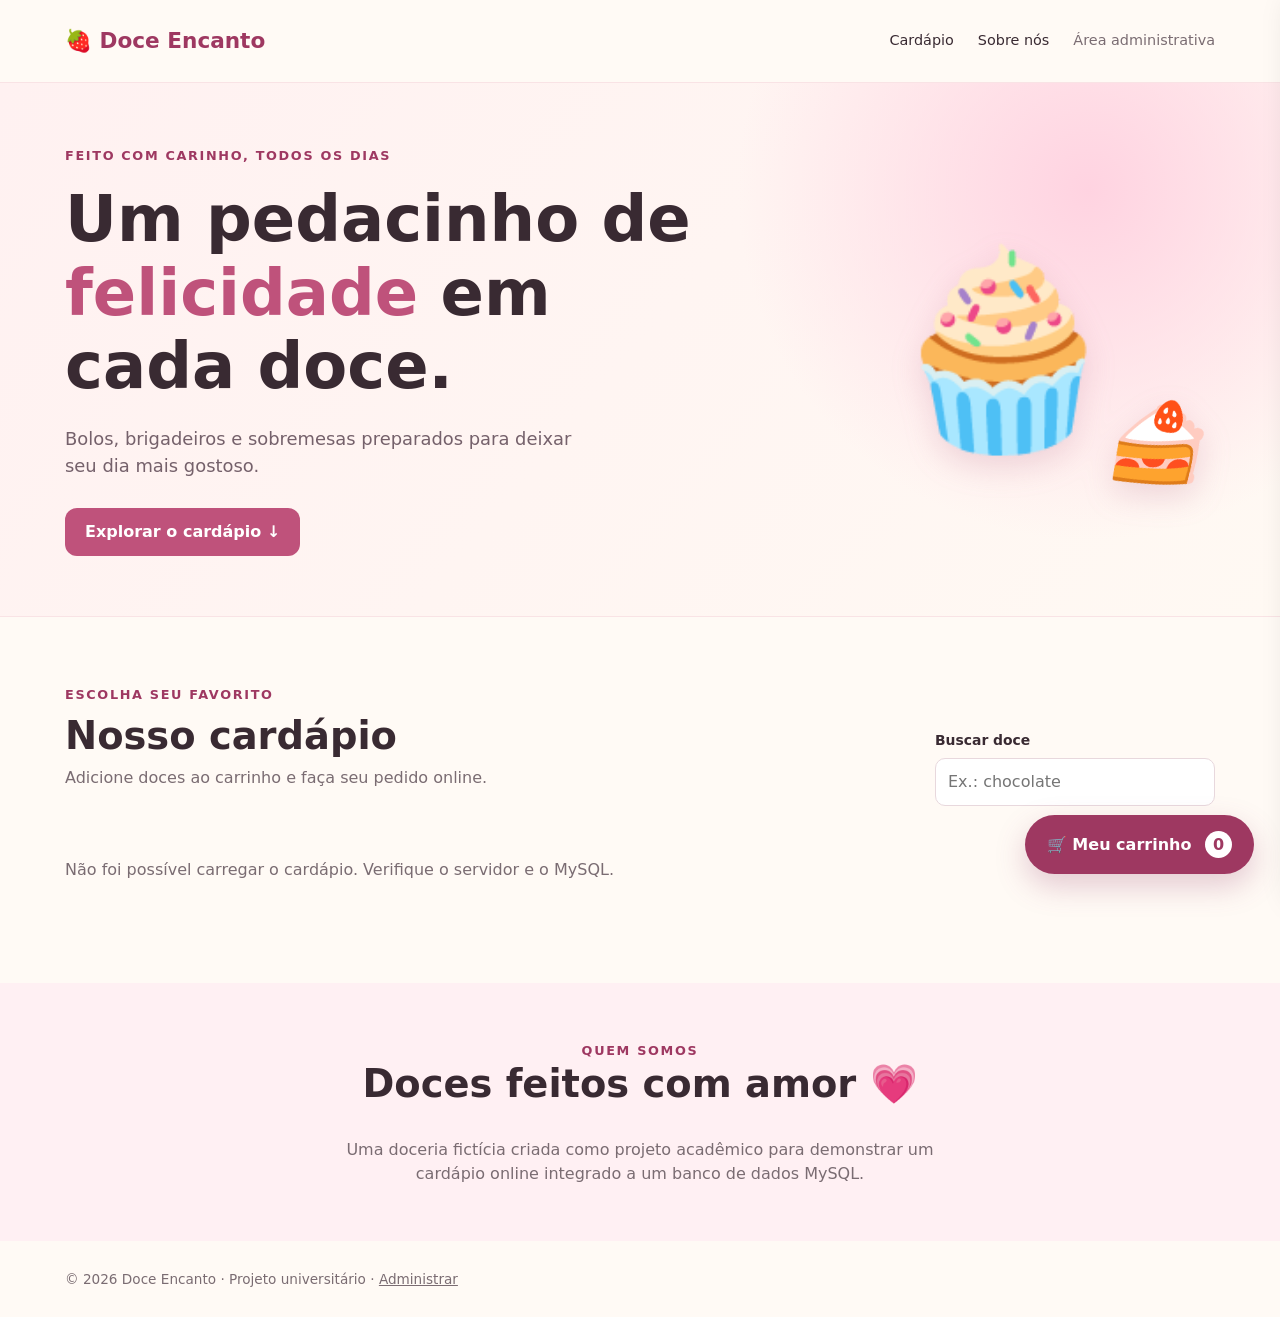
==== templates/index.html @ acef17f9 "código do projeto Cardapio online" ====
<!doctype html>
<html lang="pt-BR">
<head>
  <meta charset="utf-8"><meta name="viewport" content="width=device-width,initial-scale=1">
  <title>Doce Encanto — Cardápio Online</title>
  <link rel="stylesheet" href="/static/css/style.css">
  <link rel="stylesheet" href="/static/css/melhorias.css">
  <script src="/static/js/publico.js" defer></script>
</head>
<body>
<header class="topbar wrap"><a class="logo" href="/">🍓 <span>Doce Encanto</span></a><nav><a href="#cardapio">Cardápio</a><a href="#sobre">Sobre nós</a><a class="admin-link" href="/login">Área administrativa</a></nav></header>
<section class="hero"><div class="wrap hero-inner"><div><span class="eyebrow">Feito com carinho, todos os dias</span><h1>Um pedacinho de <em>felicidade</em> em cada doce.</h1><p>Bolos, brigadeiros e sobremesas preparados para deixar seu dia mais gostoso.</p><a class="btn primary" href="#cardapio">Explorar o cardápio ↓</a></div><div class="hero-art" aria-hidden="true">🧁<span>🍰</span></div></div></section>
<main class="wrap" id="cardapio"><div class="section-head"><div><span class="eyebrow">Escolha seu favorito</span><h2>Nosso cardápio</h2><p>Adicione doces ao carrinho e faça seu pedido online.</p></div><div class="search"><label for="busca">Buscar doce</label><input id="busca" placeholder="Ex.: chocolate" autocomplete="off"></div></div><div id="categorias" class="filters" aria-label="Filtrar categoria"></div><p id="mensagem-cardapio" class="muted" role="status"></p><div id="grade-produtos" class="products"></div></main>
<section class="about" id="sobre"><div class="wrap"><span class="eyebrow">Quem somos</span><h2>Doces feitos com amor 💗</h2><p>Uma doceria fictícia criada como projeto acadêmico para demonstrar um cardápio online integrado a um banco de dados MySQL.</p></div></section>
<footer class="footer"><div class="wrap">© <span id="ano"></span> Doce Encanto · Projeto universitário · <a href="/login">Administrar</a></div></footer>
<button id="botao-carrinho" class="cart-float" aria-controls="painel-carrinho" aria-expanded="false">🛒 Meu carrinho <span id="contador">0</span></button>
<div id="overlay" class="overlay hidden"></div>
<aside id="painel-carrinho" class="drawer" aria-label="Carrinho de compras" aria-hidden="true"><div class="drawer-head"><h2>Seu pedido 🛍️</h2><button id="fechar-carrinho" class="icon-button" aria-label="Fechar">✕</button></div><div id="itens-carrinho" class="cart-items"></div><div class="cart-bottom"><div class="total"><span>Total</span><strong id="total">R$ 0,00</strong></div><form id="form-pedido"><label>Seu nome <input id="cliente" maxlength="120" minlength="2" required placeholder="Nome completo"></label><label>Telefone <input id="telefone" maxlength="30" minlength="8" required placeholder="(32) 99999-9999"></label><label>Forma de pagamento <select id="forma-pagamento" required><option value="">Selecione</option><option>Dinheiro</option><option>Pix</option><option>Cartão de Crédito</option><option>Cartão de Débito</option></select></label><label>Observações <textarea id="observacao" maxlength="500" rows="2" placeholder="Ex.: sem cobertura"></textarea></label><button class="btn primary full" type="submit">Finalizar pedido</button><p id="mensagem-pedido" role="status"></p></form></div></aside>
</body></html>
---- static/css/style.css ----
:root{--pink:#bf527b;--pink-dark:#9e3861;--rose:#fff0f3;--cream:#fffaf5;--ink:#392a32;--muted:#7a6c72;--line:#eedfe3;--white:#fff;--shadow:0 10px 30px #70455a12}*{box-sizing:border-box}html{scroll-behavior:smooth}body{margin:0;background:var(--cream);color:var(--ink);font-family:system-ui,-apple-system,Segoe UI,sans-serif;line-height:1.5}button,input,textarea,select{font:inherit}button{cursor:pointer}a{color:inherit;text-decoration:none}h1,h2,h3,p{margin-top:0}h1,h2{line-height:1.15}h1{font-size:clamp(2.3rem,5vw,4.7rem)}h2{font-size:clamp(1.65rem,3vw,2.4rem)}.wrap{width:min(1150px,calc(100% - 40px));margin:auto}.topbar{display:flex;align-items:center;justify-content:space-between;min-height:82px;gap:25px}.topbar nav{display:flex;gap:24px;align-items:center;font-size:.9rem}.topbar nav a:hover{color:var(--pink)}.logo{font-size:1.35rem;font-weight:850;color:var(--pink-dark);white-space:nowrap}.admin-link{color:var(--muted)}.hero{background:radial-gradient(circle at 85% 20%,#ffd3e1,transparent 30%),linear-gradient(130deg,#fff1f1,#fff9f3);border-block:1px solid #f9e3e5}.hero-inner{min-height:480px;display:grid;grid-template-columns:1.25fr .75fr;align-items:center;gap:25px;padding-block:60px}.hero h1{max-width:670px;margin:16px 0 22px}.hero h1 em{color:var(--pink);font-style:normal}.hero p{max-width:540px;color:#75616b;font-size:1.12rem;margin-bottom:28px}.eyebrow{font-size:.8rem;color:var(--pink-dark);font-weight:800;letter-spacing:.13em;text-transform:uppercase}.hero-art{text-align:center;font-size:clamp(7rem,15vw,12rem);filter:drop-shadow(0 12px 15px #ae668033);position:relative}.hero-art span{position:absolute;font-size:.43em;bottom:-.15em;right:.05em;transform:rotate(13deg)}.btn{border:0;border-radius:12px;padding:12px 20px;font-weight:750;display:inline-flex;align-items:center;justify-content:center;gap:8px}.primary{background:var(--pink);color:white}.primary:hover{background:var(--pink-dark)}.subtle{background:var(--rose);color:var(--pink-dark)}.full{width:100%}.section-head{display:flex;justify-content:space-between;align-items:end;gap:20px;margin-bottom:25px}.section-head h2,.section-head h1{margin:8px 0}.section-head p{color:var(--muted)}main#cardapio{padding-block:65px 85px}.search label,label{display:block;font-size:.87rem;font-weight:650}.search{width:min(280px,100%)}input,textarea,select{display:block;border:1px solid #e8d8dd;background:white;border-radius:10px;padding:11px 12px;width:100%;margin-top:7px;color:var(--ink);outline-color:var(--pink)}.filters{display:flex;gap:10px;flex-wrap:wrap;margin-bottom:27px}.filter{padding:9px 18px;border-radius:100px;background:white;border:1px solid var(--line);color:var(--muted)}.filter.selected{background:var(--pink);color:#fff;border-color:var(--pink)}.products{display:grid;grid-template-columns:repeat(3,minmax(0,1fr));gap:22px}.product{background:white;border:1px solid var(--line);border-radius:18px;overflow:hidden;box-shadow:var(--shadow);display:flex;flex-direction:column}.product-art{min-height:160px;background:linear-gradient(140deg,#ffe6ee,#fff5e8);display:grid;place-items:center;font-size:5rem}.product-body{padding:22px;display:flex;flex:1;flex-direction:column}.product-category{font-size:.73rem;font-weight:800;color:var(--pink);text-transform:uppercase;letter-spacing:.07em}.product h3{margin:8px 0;font-size:1.25rem}.product p{color:var(--muted);font-size:.9rem;flex:1}.product-bottom{display:flex;align-items:center;justify-content:space-between;gap:12px}.price{font-size:1.25rem;color:var(--pink-dark);font-weight:850}.product-bottom .btn{padding:10px 14px}.about{background:var(--rose);text-align:center;padding:55px 20px}.about p{max-width:650px;margin:auto;color:var(--muted)}.footer{padding:28px 0;color:var(--muted);font-size:.85rem}.footer a{text-decoration:underline}.muted{color:var(--muted)}.cart-float{position:fixed;bottom:26px;right:26px;border:0;padding:16px 22px;border-radius:100px;background:var(--pink-dark);color:#fff;font-weight:800;box-shadow:0 12px 30px #99466f44;z-index:10}.cart-float span{display:inline-grid;place-items:center;margin-left:8px;background:#fff;color:var(--pink-dark);width:27px;height:27px;border-radius:50%}.overlay{position:fixed;inset:0;background:#21131a77;z-index:15}.drawer{position:fixed;right:0;top:0;bottom:0;width:min(440px,100%);background:var(--cream);z-index:20;box-shadow:-10px 0 30px #0002;display:flex;flex-direction:column;transform:translateX(105%);transition:transform .25s}.drawer.open{transform:translateX(0)}.drawer-head{padding:22px;border-bottom:1px solid var(--line);display:flex;justify-content:space-between;align-items:center}.drawer-head h2{font-size:1.5rem;margin:0}.icon-button{background:none;border:0;font-size:1.4rem}.cart-items{overflow:auto;padding:20px;flex:1}.cart-row{background:white;border:1px solid var(--line);border-radius:12px;padding:13px;margin-bottom:10px;display:flex;justify-content:space-between;gap:12px}.cart-row strong{display:block}.cart-row small{color:var(--muted)}.qty-controls{display:flex;gap:8px;align-items:center}.qty-controls button{border:0;border-radius:8px;background:var(--rose);width:30px;height:30px}.cart-bottom{padding:22px;background:white;border-top:1px solid var(--line)}.total{display:flex;justify-content:space-between;margin-bottom:16px;font-size:1.12rem}.cart-bottom form{display:grid;gap:12px}.cart-bottom form p{margin:0}.hidden{display:none!important}.login-page{min-height:100vh;display:grid;place-items:center;background:linear-gradient(125deg,var(--rose),var(--cream));padding:20px}.login-card,.panel{background:#fff;border:1px solid var(--line);border-radius:18px;padding:28px;box-shadow:var(--shadow)}.login-card{width:min(420px,100%)}.login-card h1{font-size:2rem;margin:26px 0 8px}.login-card form,.panel form{display:grid;gap:15px}.login-card form{margin:24px 0}.login-card>a:last-child{color:var(--pink)}.admin-main{padding:44px 0 80px}.admin-main h1{font-size:2.6rem}.admin-tabs{display:flex;gap:8px;border-bottom:1px solid var(--line);margin:25px 0}.tab{border:0;background:transparent;padding:14px 20px;color:var(--muted);font-weight:750}.tab.active{color:var(--pink-dark);border-bottom:3px solid var(--pink)}.admin-layout{display:grid;grid-template-columns:340px minmax(0,1fr);align-items:start;gap:20px}.panel h2{font-size:1.35rem}.panel label{margin-top:12px}.check{display:flex;gap:10px;align-items:center}.check input{width:auto;margin:0}.actions{display:flex;gap:10px;margin-top:18px}.table-overflow{overflow-x:auto}table{border-collapse:collapse;width:100%;font-size:.9rem}th,td{text-align:left;padding:13px 10px;border-bottom:1px solid var(--line)}th{color:var(--muted)}td button{margin:2px;border:0;background:var(--rose);border-radius:7px;padding:7px 9px;color:var(--pink-dark)}.orders{display:grid;gap:15px}.order{border:1px solid var(--line);padding:20px;border-radius:12px}.order-top{display:flex;justify-content:space-between;gap:20px;flex-wrap:wrap}.order ul{margin:10px 0;padding-left:22px}.order select{width:auto;max-width:210px}.order small{color:var(--muted)}#produto-mensagem,#mensagem-pedido,#login-mensagem{font-size:.86rem;color:var(--pink-dark)}@media(max-width:800px){.products{grid-template-columns:repeat(2,minmax(0,1fr))}.admin-layout{grid-template-columns:1fr}.hero-inner{grid-template-columns:1fr;min-height:auto}.hero-art{display:none}.topbar nav{gap:12px}.topbar .admin-link{display:none}}@media(max-width:550px){.products{grid-template-columns:1fr}.section-head{align-items:start;flex-direction:column}.search{width:100%}.topbar nav{font-size:.83rem}.topbar{min-height:72px}.hero-inner{padding-block:55px}.cart-float{right:15px;bottom:15px}.admin-main h1{font-size:2rem}.panel{padding:17px}}
---- static/css/melhorias.css ----
.admin-shell{display:grid;grid-template-columns:220px minmax(0,1fr);gap:28px;align-items:start}
.admin-sidebar{position:sticky;top:20px;margin-top:44px;background:white;border:1px solid var(--line);border-radius:18px;padding:20px}
.admin-sidebar strong{display:block;color:var(--pink-dark);margin-bottom:12px}
.admin-sidebar nav{display:grid;gap:4px}
.admin-sidebar .tab{text-align:left;border-radius:8px;padding:10px 12px}
.admin-sidebar .tab.active{border:0;background:var(--rose)}
.admin-main{min-width:0}
.dashboard-grid{display:grid;grid-template-columns:repeat(auto-fit,minmax(170px,1fr));gap:15px}
.dashboard-grid .panel{display:flex;flex-direction:column;gap:8px}
.dashboard-grid strong{font-size:1.6rem;color:var(--pink-dark)}
.dashboard-grid small{color:var(--muted)}
.usuarios-lista{margin-top:20px}
.product-modal{width:min(500px,calc(100% - 32px));max-height:calc(100% - 32px);padding:0;border:0;border-radius:18px;background:transparent}
.product-modal::backdrop{background:#21131a99}
.product-modal .panel{border-radius:18px}
.imagem-atual{display:flex;align-items:center;gap:10px;margin-top:10px}
.imagem-atual img{width:64px;height:64px;object-fit:cover;border-radius:8px}
.product-art{position:relative;overflow:hidden}
.product-art img{width:100%;height:200px;object-fit:cover}
.image-controls{position:absolute;bottom:8px;right:8px;display:flex;gap:5px}
.image-controls button{border:0;border-radius:50%;width:32px;height:32px;background:#fff;color:var(--ink);font-size:1.3rem}
.cart-bottom{overflow-y:auto;max-height:75vh}
@media(max-width:800px){.admin-shell{grid-template-columns:1fr;gap:0}.admin-sidebar{position:static;margin-top:15px}.admin-sidebar nav{display:flex;overflow-x:auto}.admin-sidebar .tab{white-space:nowrap}.admin-main{padding-top:25px}}
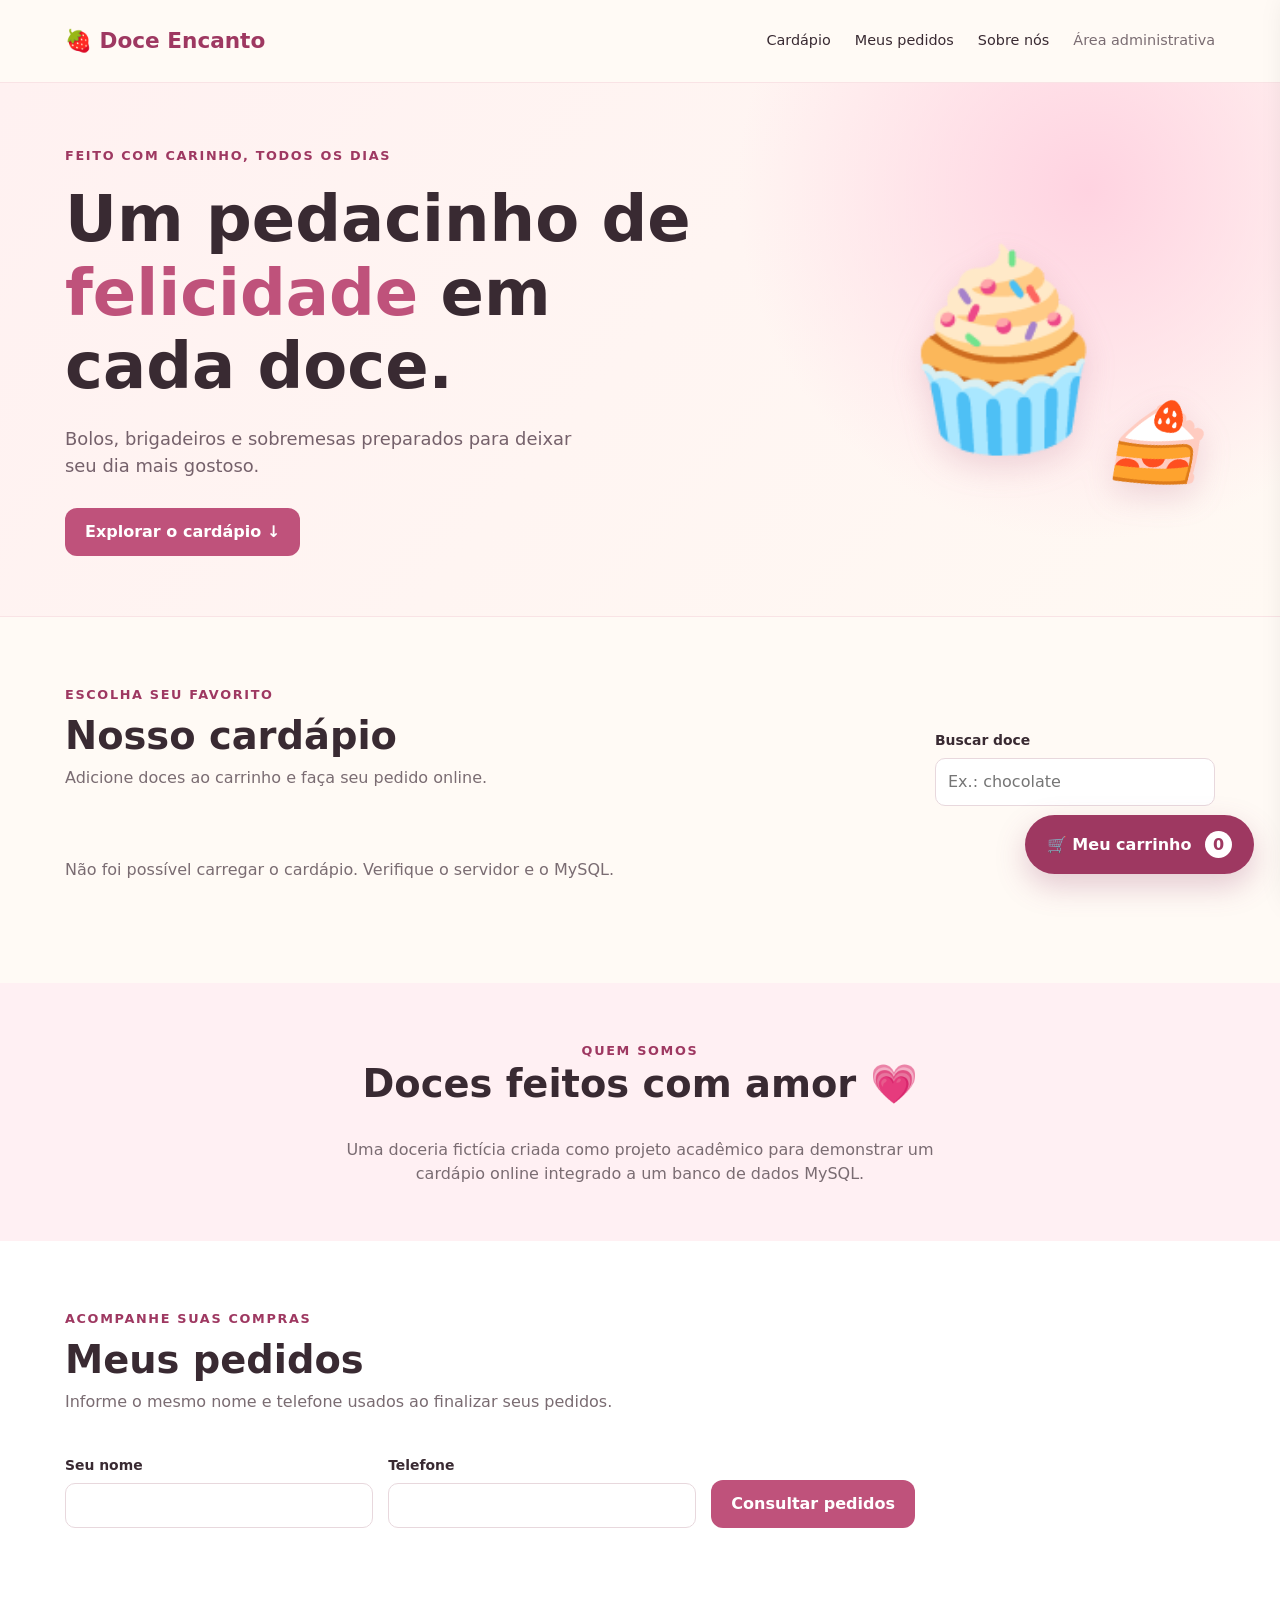
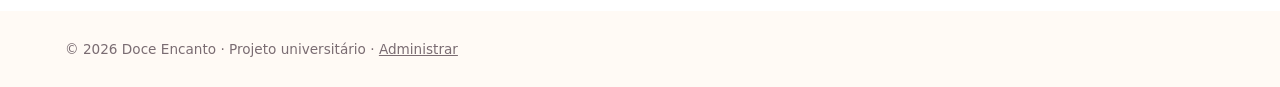
==== commit 42b9ea3d: "Visualização dos pedidos Agora o cliente consegue visualizar o pedido utilizando seu nome e número d" ====
--- a/templates/index.html
+++ b/templates/index.html
@@ -8,10 +8,11 @@
   <script src="/static/js/publico.js" defer></script>
 </head>
 <body>
-<header class="topbar wrap"><a class="logo" href="/">🍓 <span>Doce Encanto</span></a><nav><a href="#cardapio">Cardápio</a><a href="#sobre">Sobre nós</a><a class="admin-link" href="/login">Área administrativa</a></nav></header>
+<header class="topbar wrap"><a class="logo" href="/">🍓 <span>Doce Encanto</span></a><nav><a href="#cardapio">Cardápio</a><a href="#meus-pedidos">Meus pedidos</a><a href="#sobre">Sobre nós</a><a class="admin-link" href="/login">Área administrativa</a></nav></header>
 <section class="hero"><div class="wrap hero-inner"><div><span class="eyebrow">Feito com carinho, todos os dias</span><h1>Um pedacinho de <em>felicidade</em> em cada doce.</h1><p>Bolos, brigadeiros e sobremesas preparados para deixar seu dia mais gostoso.</p><a class="btn primary" href="#cardapio">Explorar o cardápio ↓</a></div><div class="hero-art" aria-hidden="true">🧁<span>🍰</span></div></div></section>
 <main class="wrap" id="cardapio"><div class="section-head"><div><span class="eyebrow">Escolha seu favorito</span><h2>Nosso cardápio</h2><p>Adicione doces ao carrinho e faça seu pedido online.</p></div><div class="search"><label for="busca">Buscar doce</label><input id="busca" placeholder="Ex.: chocolate" autocomplete="off"></div></div><div id="categorias" class="filters" aria-label="Filtrar categoria"></div><p id="mensagem-cardapio" class="muted" role="status"></p><div id="grade-produtos" class="products"></div></main>
 <section class="about" id="sobre"><div class="wrap"><span class="eyebrow">Quem somos</span><h2>Doces feitos com amor 💗</h2><p>Uma doceria fictícia criada como projeto acadêmico para demonstrar um cardápio online integrado a um banco de dados MySQL.</p></div></section>
+<section class="customer-history" id="meus-pedidos"><div class="wrap"><div class="section-head"><div><span class="eyebrow">Acompanhe suas compras</span><h2>Meus pedidos</h2><p>Informe o mesmo nome e telefone usados ao finalizar seus pedidos.</p></div></div><form id="form-historico" class="history-form"><label>Seu nome <input id="historico-nome" maxlength="120" minlength="2" required autocomplete="name"></label><label>Telefone <input id="historico-telefone" maxlength="30" minlength="8" required autocomplete="tel"></label><button class="btn primary" type="submit">Consultar pedidos</button></form><p id="historico-mensagem" class="muted" role="status" aria-live="polite"></p><div id="lista-meus-pedidos" class="orders"></div></div></section>
 <footer class="footer"><div class="wrap">© <span id="ano"></span> Doce Encanto · Projeto universitário · <a href="/login">Administrar</a></div></footer>
 <button id="botao-carrinho" class="cart-float" aria-controls="painel-carrinho" aria-expanded="false">🛒 Meu carrinho <span id="contador">0</span></button>
 <div id="overlay" class="overlay hidden"></div>
--- a/static/css/style.css
+++ b/static/css/style.css
@@ -1 +1,2 @@
 :root{--pink:#bf527b;--pink-dark:#9e3861;--rose:#fff0f3;--cream:#fffaf5;--ink:#392a32;--muted:#7a6c72;--line:#eedfe3;--white:#fff;--shadow:0 10px 30px #70455a12}*{box-sizing:border-box}html{scroll-behavior:smooth}body{margin:0;background:var(--cream);color:var(--ink);font-family:system-ui,-apple-system,Segoe UI,sans-serif;line-height:1.5}button,input,textarea,select{font:inherit}button{cursor:pointer}a{color:inherit;text-decoration:none}h1,h2,h3,p{margin-top:0}h1,h2{line-height:1.15}h1{font-size:clamp(2.3rem,5vw,4.7rem)}h2{font-size:clamp(1.65rem,3vw,2.4rem)}.wrap{width:min(1150px,calc(100% - 40px));margin:auto}.topbar{display:flex;align-items:center;justify-content:space-between;min-height:82px;gap:25px}.topbar nav{display:flex;gap:24px;align-items:center;font-size:.9rem}.topbar nav a:hover{color:var(--pink)}.logo{font-size:1.35rem;font-weight:850;color:var(--pink-dark);white-space:nowrap}.admin-link{color:var(--muted)}.hero{background:radial-gradient(circle at 85% 20%,#ffd3e1,transparent 30%),linear-gradient(130deg,#fff1f1,#fff9f3);border-block:1px solid #f9e3e5}.hero-inner{min-height:480px;display:grid;grid-template-columns:1.25fr .75fr;align-items:center;gap:25px;padding-block:60px}.hero h1{max-width:670px;margin:16px 0 22px}.hero h1 em{color:var(--pink);font-style:normal}.hero p{max-width:540px;color:#75616b;font-size:1.12rem;margin-bottom:28px}.eyebrow{font-size:.8rem;color:var(--pink-dark);font-weight:800;letter-spacing:.13em;text-transform:uppercase}.hero-art{text-align:center;font-size:clamp(7rem,15vw,12rem);filter:drop-shadow(0 12px 15px #ae668033);position:relative}.hero-art span{position:absolute;font-size:.43em;bottom:-.15em;right:.05em;transform:rotate(13deg)}.btn{border:0;border-radius:12px;padding:12px 20px;font-weight:750;display:inline-flex;align-items:center;justify-content:center;gap:8px}.primary{background:var(--pink);color:white}.primary:hover{background:var(--pink-dark)}.subtle{background:var(--rose);color:var(--pink-dark)}.full{width:100%}.section-head{display:flex;justify-content:space-between;align-items:end;gap:20px;margin-bottom:25px}.section-head h2,.section-head h1{margin:8px 0}.section-head p{color:var(--muted)}main#cardapio{padding-block:65px 85px}.search label,label{display:block;font-size:.87rem;font-weight:650}.search{width:min(280px,100%)}input,textarea,select{display:block;border:1px solid #e8d8dd;background:white;border-radius:10px;padding:11px 12px;width:100%;margin-top:7px;color:var(--ink);outline-color:var(--pink)}.filters{display:flex;gap:10px;flex-wrap:wrap;margin-bottom:27px}.filter{padding:9px 18px;border-radius:100px;background:white;border:1px solid var(--line);color:var(--muted)}.filter.selected{background:var(--pink);color:#fff;border-color:var(--pink)}.products{display:grid;grid-template-columns:repeat(3,minmax(0,1fr));gap:22px}.product{background:white;border:1px solid var(--line);border-radius:18px;overflow:hidden;box-shadow:var(--shadow);display:flex;flex-direction:column}.product-art{min-height:160px;background:linear-gradient(140deg,#ffe6ee,#fff5e8);display:grid;place-items:center;font-size:5rem}.product-body{padding:22px;display:flex;flex:1;flex-direction:column}.product-category{font-size:.73rem;font-weight:800;color:var(--pink);text-transform:uppercase;letter-spacing:.07em}.product h3{margin:8px 0;font-size:1.25rem}.product p{color:var(--muted);font-size:.9rem;flex:1}.product-bottom{display:flex;align-items:center;justify-content:space-between;gap:12px}.price{font-size:1.25rem;color:var(--pink-dark);font-weight:850}.product-bottom .btn{padding:10px 14px}.about{background:var(--rose);text-align:center;padding:55px 20px}.about p{max-width:650px;margin:auto;color:var(--muted)}.footer{padding:28px 0;color:var(--muted);font-size:.85rem}.footer a{text-decoration:underline}.muted{color:var(--muted)}.cart-float{position:fixed;bottom:26px;right:26px;border:0;padding:16px 22px;border-radius:100px;background:var(--pink-dark);color:#fff;font-weight:800;box-shadow:0 12px 30px #99466f44;z-index:10}.cart-float span{display:inline-grid;place-items:center;margin-left:8px;background:#fff;color:var(--pink-dark);width:27px;height:27px;border-radius:50%}.overlay{position:fixed;inset:0;background:#21131a77;z-index:15}.drawer{position:fixed;right:0;top:0;bottom:0;width:min(440px,100%);background:var(--cream);z-index:20;box-shadow:-10px 0 30px #0002;display:flex;flex-direction:column;transform:translateX(105%);transition:transform .25s}.drawer.open{transform:translateX(0)}.drawer-head{padding:22px;border-bottom:1px solid var(--line);display:flex;justify-content:space-between;align-items:center}.drawer-head h2{font-size:1.5rem;margin:0}.icon-button{background:none;border:0;font-size:1.4rem}.cart-items{overflow:auto;padding:20px;flex:1}.cart-row{background:white;border:1px solid var(--line);border-radius:12px;padding:13px;margin-bottom:10px;display:flex;justify-content:space-between;gap:12px}.cart-row strong{display:block}.cart-row small{color:var(--muted)}.qty-controls{display:flex;gap:8px;align-items:center}.qty-controls button{border:0;border-radius:8px;background:var(--rose);width:30px;height:30px}.cart-bottom{padding:22px;background:white;border-top:1px solid var(--line)}.total{display:flex;justify-content:space-between;margin-bottom:16px;font-size:1.12rem}.cart-bottom form{display:grid;gap:12px}.cart-bottom form p{margin:0}.hidden{display:none!important}.login-page{min-height:100vh;display:grid;place-items:center;background:linear-gradient(125deg,var(--rose),var(--cream));padding:20px}.login-card,.panel{background:#fff;border:1px solid var(--line);border-radius:18px;padding:28px;box-shadow:var(--shadow)}.login-card{width:min(420px,100%)}.login-card h1{font-size:2rem;margin:26px 0 8px}.login-card form,.panel form{display:grid;gap:15px}.login-card form{margin:24px 0}.login-card>a:last-child{color:var(--pink)}.admin-main{padding:44px 0 80px}.admin-main h1{font-size:2.6rem}.admin-tabs{display:flex;gap:8px;border-bottom:1px solid var(--line);margin:25px 0}.tab{border:0;background:transparent;padding:14px 20px;color:var(--muted);font-weight:750}.tab.active{color:var(--pink-dark);border-bottom:3px solid var(--pink)}.admin-layout{display:grid;grid-template-columns:340px minmax(0,1fr);align-items:start;gap:20px}.panel h2{font-size:1.35rem}.panel label{margin-top:12px}.check{display:flex;gap:10px;align-items:center}.check input{width:auto;margin:0}.actions{display:flex;gap:10px;margin-top:18px}.table-overflow{overflow-x:auto}table{border-collapse:collapse;width:100%;font-size:.9rem}th,td{text-align:left;padding:13px 10px;border-bottom:1px solid var(--line)}th{color:var(--muted)}td button{margin:2px;border:0;background:var(--rose);border-radius:7px;padding:7px 9px;color:var(--pink-dark)}.orders{display:grid;gap:15px}.order{border:1px solid var(--line);padding:20px;border-radius:12px}.order-top{display:flex;justify-content:space-between;gap:20px;flex-wrap:wrap}.order ul{margin:10px 0;padding-left:22px}.order select{width:auto;max-width:210px}.order small{color:var(--muted)}#produto-mensagem,#mensagem-pedido,#login-mensagem{font-size:.86rem;color:var(--pink-dark)}@media(max-width:800px){.products{grid-template-columns:repeat(2,minmax(0,1fr))}.admin-layout{grid-template-columns:1fr}.hero-inner{grid-template-columns:1fr;min-height:auto}.hero-art{display:none}.topbar nav{gap:12px}.topbar .admin-link{display:none}}@media(max-width:550px){.products{grid-template-columns:1fr}.section-head{align-items:start;flex-direction:column}.search{width:100%}.topbar nav{font-size:.83rem}.topbar{min-height:72px}.hero-inner{padding-block:55px}.cart-float{right:15px;bottom:15px}.admin-main h1{font-size:2rem}.panel{padding:17px}}
+.password-field{position:relative;margin-top:-15px}.password-field input{padding-right:50px}.password-field button{position:absolute;right:4px;bottom:1px;width:42px;height:42px;display:grid;place-items:center;border:0;background:transparent;color:var(--pink-dark)}.password-field svg{width:20px;height:20px}.password-field [hidden]{display:none}
--- a/static/css/melhorias.css
+++ b/static/css/melhorias.css
@@ -20,4 +20,10 @@
 .image-controls{position:absolute;bottom:8px;right:8px;display:flex;gap:5px}
 .image-controls button{border:0;border-radius:50%;width:32px;height:32px;background:#fff;color:var(--ink);font-size:1.3rem}
 .cart-bottom{overflow-y:auto;max-height:75vh}
+.customer-history{padding:65px 0;background:#fff}
+.history-form{display:grid;grid-template-columns:1fr 1fr auto;align-items:end;gap:15px;max-width:850px}
+.history-form label{margin:0}
+#historico-mensagem{margin:18px 0}
+.order-status{color:var(--pink-dark)}
 @media(max-width:800px){.admin-shell{grid-template-columns:1fr;gap:0}.admin-sidebar{position:static;margin-top:15px}.admin-sidebar nav{display:flex;overflow-x:auto}.admin-sidebar .tab{white-space:nowrap}.admin-main{padding-top:25px}}
+@media(max-width:650px){.history-form{grid-template-columns:1fr}.history-form .btn{width:100%}}
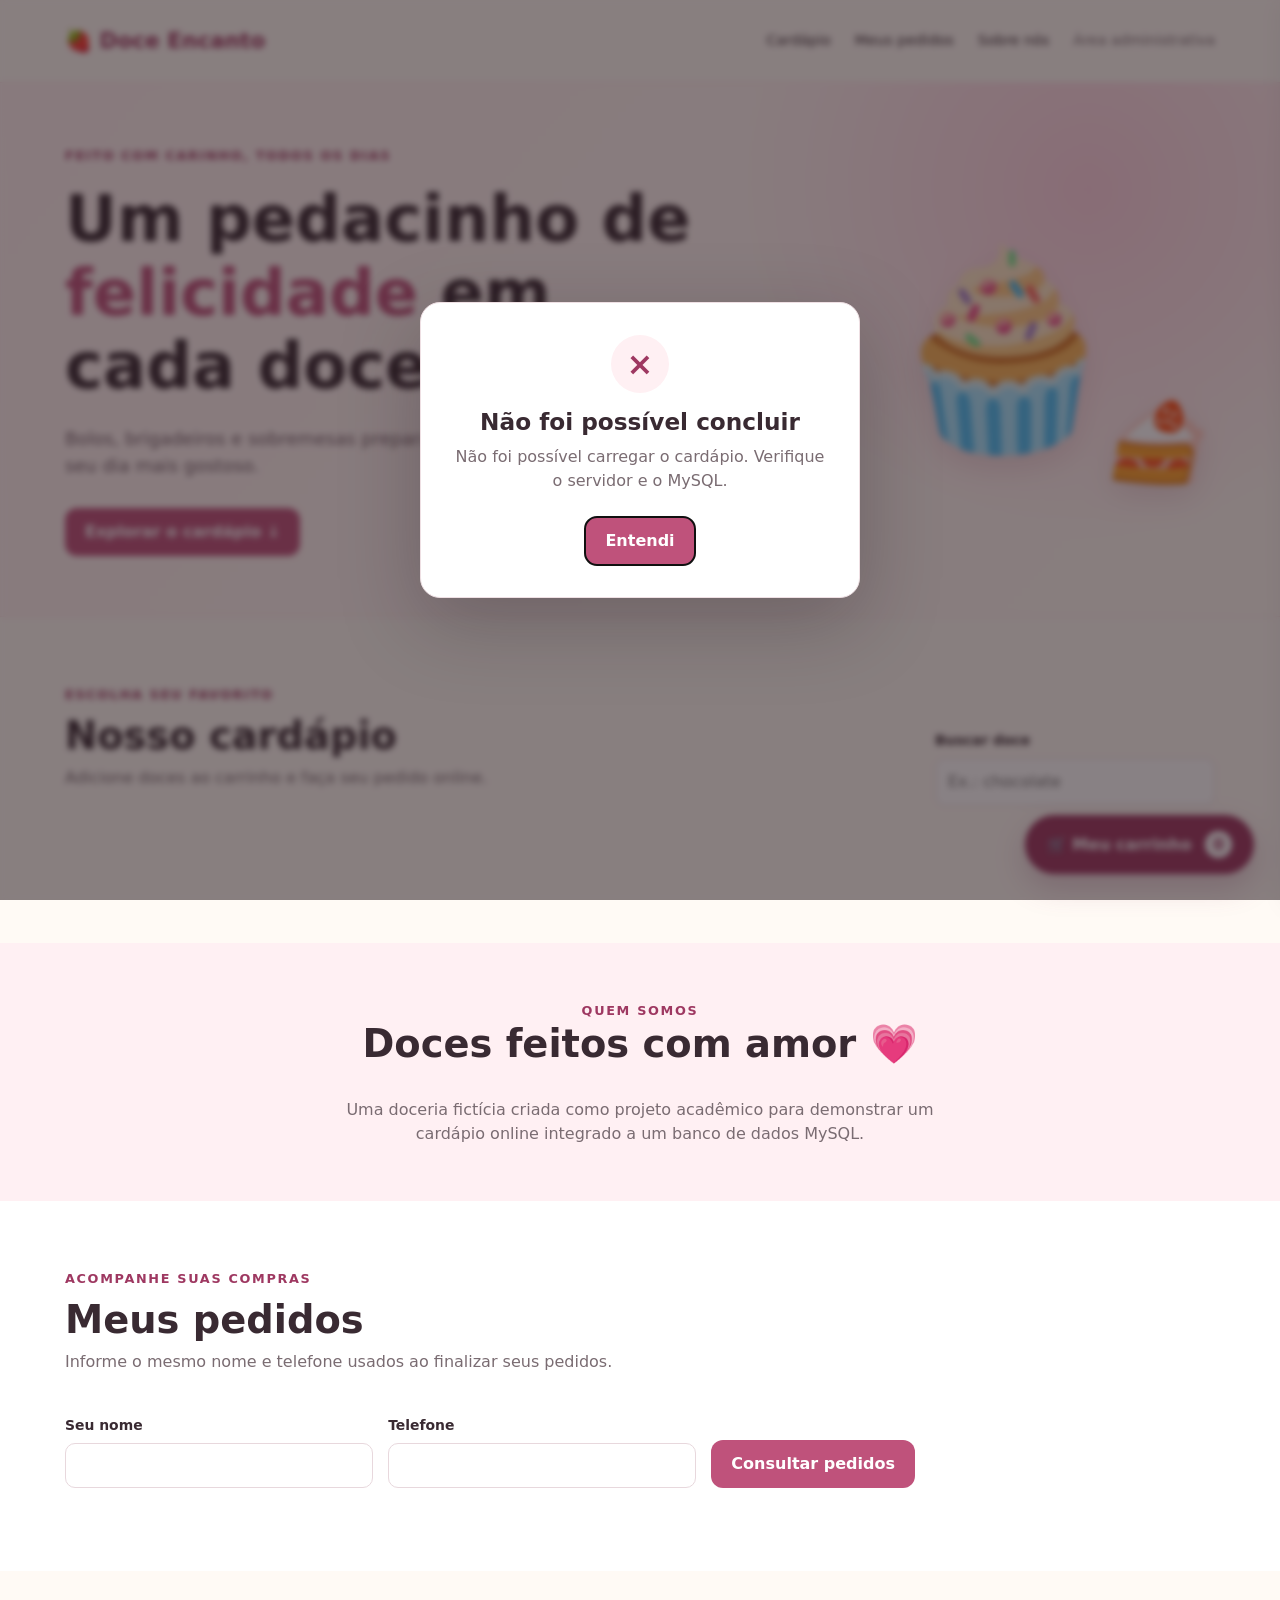
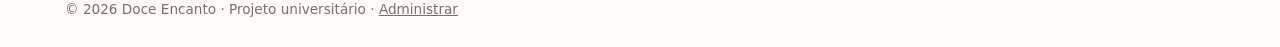
==== commit f69986f0: "Melhorias no tratamento de erros Foi adicionados modais para mostrar melhor erros no sistema e confi" ====
--- a/templates/index.html
+++ b/templates/index.html
@@ -5,6 +5,7 @@
   <title>Doce Encanto — Cardápio Online</title>
   <link rel="stylesheet" href="/static/css/style.css">
   <link rel="stylesheet" href="/static/css/melhorias.css">
+  <script src="/static/js/modal.js" defer></script>
   <script src="/static/js/publico.js" defer></script>
 </head>
 <body>
--- a/static/css/style.css
+++ b/static/css/style.css
@@ -1,2 +1,12 @@
 :root{--pink:#bf527b;--pink-dark:#9e3861;--rose:#fff0f3;--cream:#fffaf5;--ink:#392a32;--muted:#7a6c72;--line:#eedfe3;--white:#fff;--shadow:0 10px 30px #70455a12}*{box-sizing:border-box}html{scroll-behavior:smooth}body{margin:0;background:var(--cream);color:var(--ink);font-family:system-ui,-apple-system,Segoe UI,sans-serif;line-height:1.5}button,input,textarea,select{font:inherit}button{cursor:pointer}a{color:inherit;text-decoration:none}h1,h2,h3,p{margin-top:0}h1,h2{line-height:1.15}h1{font-size:clamp(2.3rem,5vw,4.7rem)}h2{font-size:clamp(1.65rem,3vw,2.4rem)}.wrap{width:min(1150px,calc(100% - 40px));margin:auto}.topbar{display:flex;align-items:center;justify-content:space-between;min-height:82px;gap:25px}.topbar nav{display:flex;gap:24px;align-items:center;font-size:.9rem}.topbar nav a:hover{color:var(--pink)}.logo{font-size:1.35rem;font-weight:850;color:var(--pink-dark);white-space:nowrap}.admin-link{color:var(--muted)}.hero{background:radial-gradient(circle at 85% 20%,#ffd3e1,transparent 30%),linear-gradient(130deg,#fff1f1,#fff9f3);border-block:1px solid #f9e3e5}.hero-inner{min-height:480px;display:grid;grid-template-columns:1.25fr .75fr;align-items:center;gap:25px;padding-block:60px}.hero h1{max-width:670px;margin:16px 0 22px}.hero h1 em{color:var(--pink);font-style:normal}.hero p{max-width:540px;color:#75616b;font-size:1.12rem;margin-bottom:28px}.eyebrow{font-size:.8rem;color:var(--pink-dark);font-weight:800;letter-spacing:.13em;text-transform:uppercase}.hero-art{text-align:center;font-size:clamp(7rem,15vw,12rem);filter:drop-shadow(0 12px 15px #ae668033);position:relative}.hero-art span{position:absolute;font-size:.43em;bottom:-.15em;right:.05em;transform:rotate(13deg)}.btn{border:0;border-radius:12px;padding:12px 20px;font-weight:750;display:inline-flex;align-items:center;justify-content:center;gap:8px}.primary{background:var(--pink);color:white}.primary:hover{background:var(--pink-dark)}.subtle{background:var(--rose);color:var(--pink-dark)}.full{width:100%}.section-head{display:flex;justify-content:space-between;align-items:end;gap:20px;margin-bottom:25px}.section-head h2,.section-head h1{margin:8px 0}.section-head p{color:var(--muted)}main#cardapio{padding-block:65px 85px}.search label,label{display:block;font-size:.87rem;font-weight:650}.search{width:min(280px,100%)}input,textarea,select{display:block;border:1px solid #e8d8dd;background:white;border-radius:10px;padding:11px 12px;width:100%;margin-top:7px;color:var(--ink);outline-color:var(--pink)}.filters{display:flex;gap:10px;flex-wrap:wrap;margin-bottom:27px}.filter{padding:9px 18px;border-radius:100px;background:white;border:1px solid var(--line);color:var(--muted)}.filter.selected{background:var(--pink);color:#fff;border-color:var(--pink)}.products{display:grid;grid-template-columns:repeat(3,minmax(0,1fr));gap:22px}.product{background:white;border:1px solid var(--line);border-radius:18px;overflow:hidden;box-shadow:var(--shadow);display:flex;flex-direction:column}.product-art{min-height:160px;background:linear-gradient(140deg,#ffe6ee,#fff5e8);display:grid;place-items:center;font-size:5rem}.product-body{padding:22px;display:flex;flex:1;flex-direction:column}.product-category{font-size:.73rem;font-weight:800;color:var(--pink);text-transform:uppercase;letter-spacing:.07em}.product h3{margin:8px 0;font-size:1.25rem}.product p{color:var(--muted);font-size:.9rem;flex:1}.product-bottom{display:flex;align-items:center;justify-content:space-between;gap:12px}.price{font-size:1.25rem;color:var(--pink-dark);font-weight:850}.product-bottom .btn{padding:10px 14px}.about{background:var(--rose);text-align:center;padding:55px 20px}.about p{max-width:650px;margin:auto;color:var(--muted)}.footer{padding:28px 0;color:var(--muted);font-size:.85rem}.footer a{text-decoration:underline}.muted{color:var(--muted)}.cart-float{position:fixed;bottom:26px;right:26px;border:0;padding:16px 22px;border-radius:100px;background:var(--pink-dark);color:#fff;font-weight:800;box-shadow:0 12px 30px #99466f44;z-index:10}.cart-float span{display:inline-grid;place-items:center;margin-left:8px;background:#fff;color:var(--pink-dark);width:27px;height:27px;border-radius:50%}.overlay{position:fixed;inset:0;background:#21131a77;z-index:15}.drawer{position:fixed;right:0;top:0;bottom:0;width:min(440px,100%);background:var(--cream);z-index:20;box-shadow:-10px 0 30px #0002;display:flex;flex-direction:column;transform:translateX(105%);transition:transform .25s}.drawer.open{transform:translateX(0)}.drawer-head{padding:22px;border-bottom:1px solid var(--line);display:flex;justify-content:space-between;align-items:center}.drawer-head h2{font-size:1.5rem;margin:0}.icon-button{background:none;border:0;font-size:1.4rem}.cart-items{overflow:auto;padding:20px;flex:1}.cart-row{background:white;border:1px solid var(--line);border-radius:12px;padding:13px;margin-bottom:10px;display:flex;justify-content:space-between;gap:12px}.cart-row strong{display:block}.cart-row small{color:var(--muted)}.qty-controls{display:flex;gap:8px;align-items:center}.qty-controls button{border:0;border-radius:8px;background:var(--rose);width:30px;height:30px}.cart-bottom{padding:22px;background:white;border-top:1px solid var(--line)}.total{display:flex;justify-content:space-between;margin-bottom:16px;font-size:1.12rem}.cart-bottom form{display:grid;gap:12px}.cart-bottom form p{margin:0}.hidden{display:none!important}.login-page{min-height:100vh;display:grid;place-items:center;background:linear-gradient(125deg,var(--rose),var(--cream));padding:20px}.login-card,.panel{background:#fff;border:1px solid var(--line);border-radius:18px;padding:28px;box-shadow:var(--shadow)}.login-card{width:min(420px,100%)}.login-card h1{font-size:2rem;margin:26px 0 8px}.login-card form,.panel form{display:grid;gap:15px}.login-card form{margin:24px 0}.login-card>a:last-child{color:var(--pink)}.admin-main{padding:44px 0 80px}.admin-main h1{font-size:2.6rem}.admin-tabs{display:flex;gap:8px;border-bottom:1px solid var(--line);margin:25px 0}.tab{border:0;background:transparent;padding:14px 20px;color:var(--muted);font-weight:750}.tab.active{color:var(--pink-dark);border-bottom:3px solid var(--pink)}.admin-layout{display:grid;grid-template-columns:340px minmax(0,1fr);align-items:start;gap:20px}.panel h2{font-size:1.35rem}.panel label{margin-top:12px}.check{display:flex;gap:10px;align-items:center}.check input{width:auto;margin:0}.actions{display:flex;gap:10px;margin-top:18px}.table-overflow{overflow-x:auto}table{border-collapse:collapse;width:100%;font-size:.9rem}th,td{text-align:left;padding:13px 10px;border-bottom:1px solid var(--line)}th{color:var(--muted)}td button{margin:2px;border:0;background:var(--rose);border-radius:7px;padding:7px 9px;color:var(--pink-dark)}.orders{display:grid;gap:15px}.order{border:1px solid var(--line);padding:20px;border-radius:12px}.order-top{display:flex;justify-content:space-between;gap:20px;flex-wrap:wrap}.order ul{margin:10px 0;padding-left:22px}.order select{width:auto;max-width:210px}.order small{color:var(--muted)}#produto-mensagem,#mensagem-pedido,#login-mensagem{font-size:.86rem;color:var(--pink-dark)}@media(max-width:800px){.products{grid-template-columns:repeat(2,minmax(0,1fr))}.admin-layout{grid-template-columns:1fr}.hero-inner{grid-template-columns:1fr;min-height:auto}.hero-art{display:none}.topbar nav{gap:12px}.topbar .admin-link{display:none}}@media(max-width:550px){.products{grid-template-columns:1fr}.section-head{align-items:start;flex-direction:column}.search{width:100%}.topbar nav{font-size:.83rem}.topbar{min-height:72px}.hero-inner{padding-block:55px}.cart-float{right:15px;bottom:15px}.admin-main h1{font-size:2rem}.panel{padding:17px}}
 .password-field{position:relative;margin-top:-15px}.password-field input{padding-right:50px}.password-field button{position:absolute;right:4px;bottom:1px;width:42px;height:42px;display:grid;place-items:center;border:0;background:transparent;color:var(--pink-dark)}.password-field svg{width:20px;height:20px}.password-field [hidden]{display:none}
+.feedback-modal{width:min(440px,calc(100% - 32px));padding:0;border:1px solid var(--line);border-radius:20px;background:#fff;color:var(--ink);box-shadow:0 24px 80px #21131a40;text-align:center}
+.feedback-modal::backdrop{background:#21131a88;backdrop-filter:blur(3px)}
+.feedback-modal-content{padding:32px}
+.feedback-modal-icon{width:58px;height:58px;margin:0 auto 16px;border-radius:50%;display:grid;place-items:center;background:var(--rose);color:var(--pink-dark);font-size:2rem;font-weight:800}
+.feedback-modal[data-type="success"] .feedback-modal-icon{background:#e8f7ed;color:#287a45}
+.feedback-modal h2{font-size:1.45rem;margin:0 0 10px}
+.feedback-modal p{color:var(--muted);margin:0;white-space:pre-line}
+.feedback-modal-actions{display:flex;justify-content:center;gap:10px;margin-top:24px}
+.feedback-modal-actions .btn{min-width:110px}
+@media(max-width:450px){.feedback-modal-content{padding:26px 20px}.feedback-modal-actions{flex-direction:column-reverse}.feedback-modal-actions .btn{width:100%}}
